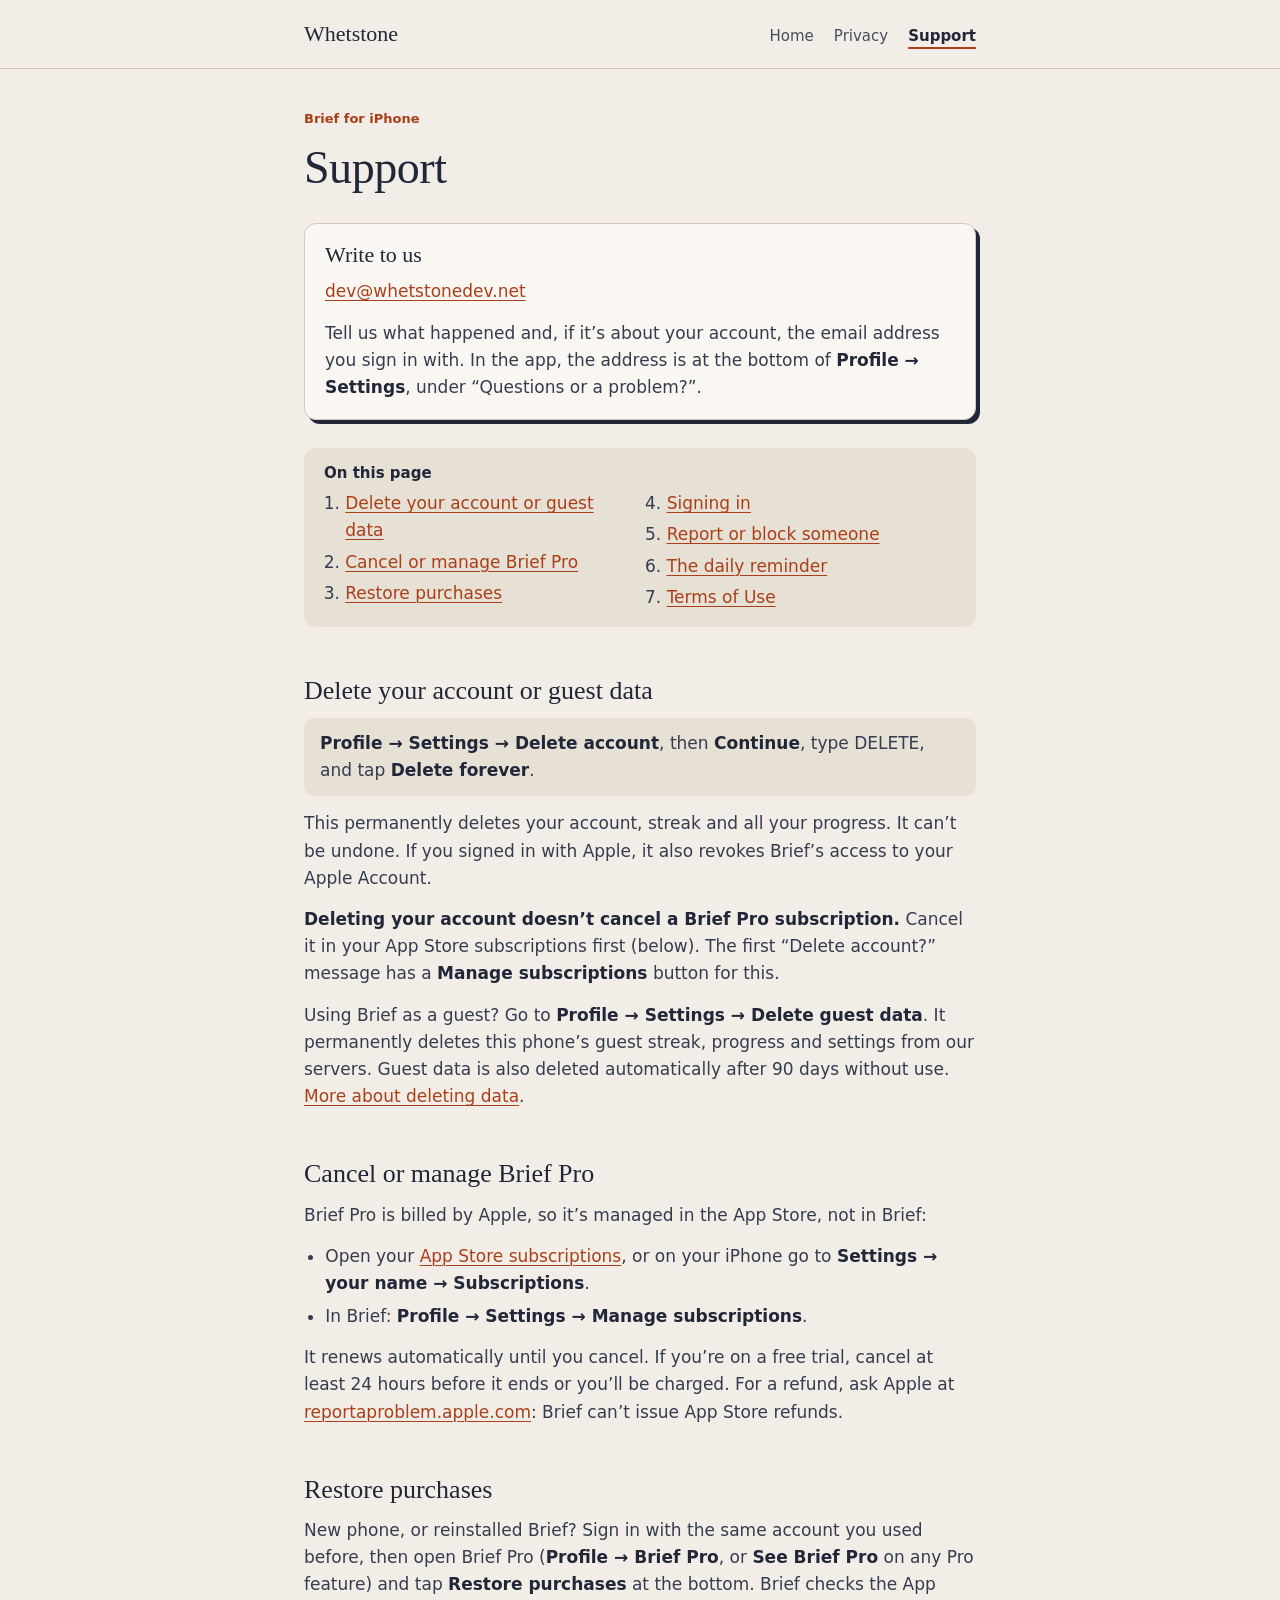
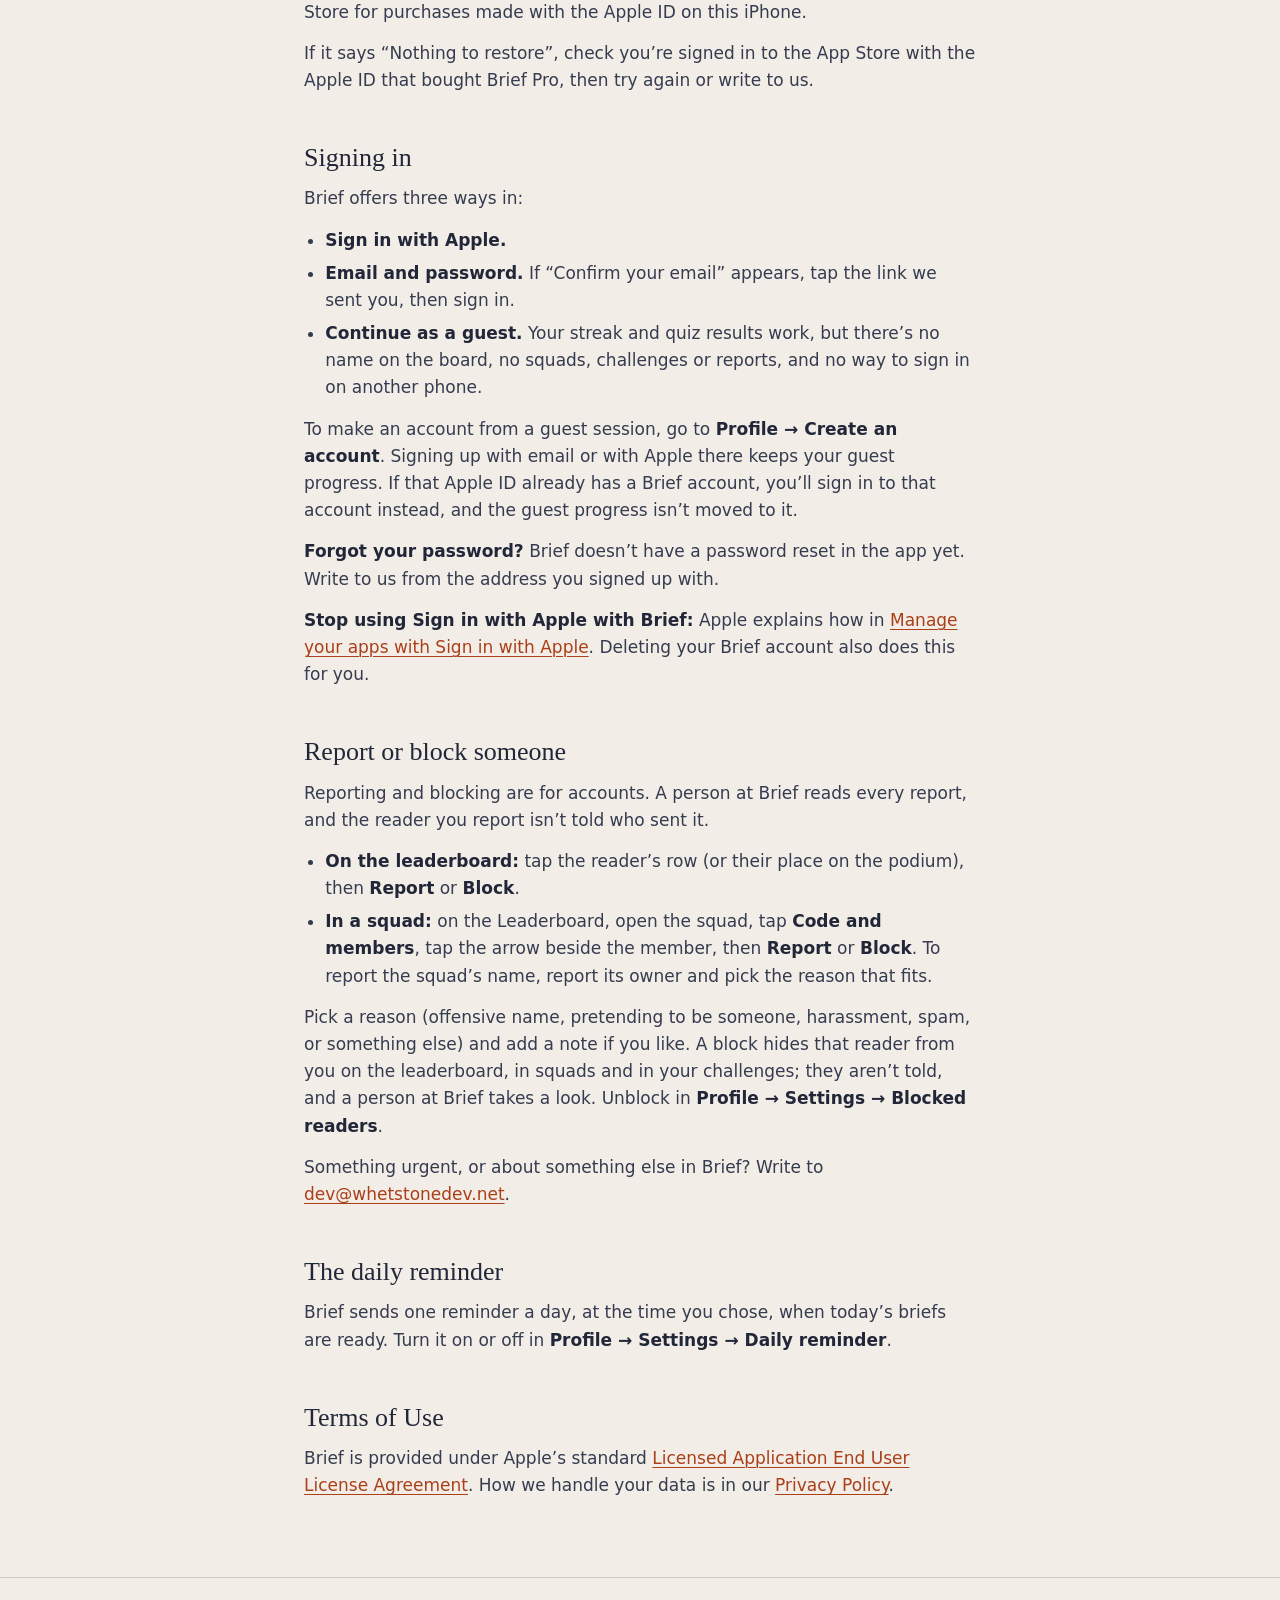
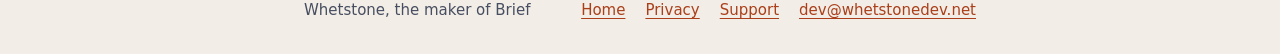
==== support/index.html @ e3eb45a3 "whetstonedev.net: home, privacy policy and support for Brief Plain HTML and one stylesheet, no scrip" ====
<!doctype html>
<html lang="en">
<head>
  <meta charset="utf-8">
  <meta name="viewport" content="width=device-width, initial-scale=1">
  <meta http-equiv="Content-Security-Policy" content="default-src 'none'; style-src 'self'; img-src data:; base-uri 'none'; form-action 'none'">
  <meta name="referrer" content="no-referrer">
  <title>Brief Support · Whetstone</title>
  <meta name="description" content="Help with Brief: contact, deleting your account, Brief Pro, restoring purchases, signing in, and reporting a reader or a squad.">
  <meta name="color-scheme" content="light dark">
  <meta name="theme-color" content="#F2EDE6" media="(prefers-color-scheme: light)">
  <meta name="theme-color" content="#212739" media="(prefers-color-scheme: dark)">
  <link rel="icon" href="data:image/svg+xml,%3Csvg xmlns='http://www.w3.org/2000/svg' viewBox='0 0 32 32'%3E%3Crect width='32' height='32' rx='7' fill='%23212739'/%3E%3Crect x='6' y='13' width='20' height='7' rx='2' fill='%23FF8B66' transform='rotate(-20 16 16)'/%3E%3C/svg%3E">
  <link rel="stylesheet" href="../style.css">
</head>
<body>
  <a class="skip" href="#main">Skip to content</a>

  <header class="site-header">
    <div class="wrap">
      <a class="wordmark" href="../">Whetstone</a>
      <nav class="site-nav" aria-label="Site">
        <ul>
          <li><a href="../">Home</a></li>
          <li><a href="../privacy/">Privacy</a></li>
          <li><a href="./" aria-current="page">Support</a></li>
        </ul>
      </nav>
    </div>
  </header>

  <main id="main" class="wrap">
    <p class="eyebrow">Brief for iPhone</p>
    <h1>Support</h1>

    <section class="card summary" aria-labelledby="contact">
      <h2 id="contact">Write to us</h2>
      <p><a href="mailto:dev@whetstonedev.net">dev@whetstonedev.net</a></p>
      <p>Tell us what happened and, if it’s about your account, the email address you sign in with. In the app, the address is at the bottom of <span class="path">Profile → Settings</span>, under “Questions or a problem?”.</p>
    </section>

    <nav class="toc" aria-labelledby="toc-title">
      <h2 id="toc-title">On this page</h2>
      <ol>
        <li><a href="#delete">Delete your account or guest data</a></li>
        <li><a href="#pro">Cancel or manage Brief Pro</a></li>
        <li><a href="#restore">Restore purchases</a></li>
        <li><a href="#signin">Signing in</a></li>
        <li><a href="#report">Report or block someone</a></li>
        <li><a href="#reminder">The daily reminder</a></li>
        <li><a href="#terms">Terms of Use</a></li>
      </ol>
    </nav>

    <h2 id="delete">Delete your account or guest data</h2>
    <p class="taps"><span class="path">Profile → Settings → Delete account</span>, then <strong>Continue</strong>, type DELETE, and tap <strong>Delete forever</strong>.</p>
    <p>This permanently deletes your account, streak and all your progress. It can’t be undone. If you signed in with Apple, it also revokes Brief’s access to your Apple Account.</p>
    <p><strong>Deleting your account doesn’t cancel a Brief Pro subscription.</strong> Cancel it in your App Store subscriptions first (below). The first “Delete account?” message has a <strong>Manage subscriptions</strong> button for this.</p>
    <p>Using Brief as a guest? Go to <span class="path">Profile → Settings → Delete guest data</span>. It permanently deletes this phone’s guest streak, progress and settings from our servers. Guest data is also deleted automatically after 90 days without use. <a href="../privacy/#retention">More about deleting data</a>.</p>

    <h2 id="pro">Cancel or manage Brief Pro</h2>
    <p>Brief Pro is billed by Apple, so it’s managed in the App Store, not in Brief:</p>
    <ul>
      <li>Open your <a href="https://apps.apple.com/account/subscriptions">App Store subscriptions</a>, or on your iPhone go to <span class="path">Settings → your name → Subscriptions</span>.</li>
      <li>In Brief: <span class="path">Profile → Settings → Manage subscriptions</span>.</li>
    </ul>
    <p>It renews automatically until you cancel. If you’re on a free trial, cancel at least 24 hours before it ends or you’ll be charged. For a refund, ask Apple at <a href="https://reportaproblem.apple.com/">reportaproblem.apple.com</a>: Brief can’t issue App Store refunds.</p>

    <h2 id="restore">Restore purchases</h2>
    <p>New phone, or reinstalled Brief? Sign in with the same account you used before, then open Brief Pro (<span class="path">Profile → Brief Pro</span>, or <strong>See Brief Pro</strong> on any Pro feature) and tap <strong>Restore purchases</strong> at the bottom. Brief checks the App Store for purchases made with the Apple ID on this iPhone.</p>
    <p>If it says “Nothing to restore”, check you’re signed in to the App Store with the Apple ID that bought Brief Pro, then try again or write to us.</p>

    <h2 id="signin">Signing in</h2>
    <p>Brief offers three ways in:</p>
    <ul>
      <li><strong>Sign in with Apple.</strong></li>
      <li><strong>Email and password.</strong> If “Confirm your email” appears, tap the link we sent you, then sign in.</li>
      <li><strong>Continue as a guest.</strong> Your streak and quiz results work, but there’s no name on the board, no squads, challenges or reports, and no way to sign in on another phone.</li>
    </ul>
    <p>To make an account from a guest session, go to <span class="path">Profile → Create an account</span>. Signing up with email or with Apple there keeps your guest progress. If that Apple ID already has a Brief account, you’ll sign in to that account instead, and the guest progress isn’t moved to it.</p>
    <p><strong>Forgot your password?</strong> Brief doesn’t have a password reset in the app yet. Write to us from the address you signed up with.</p>
    <p><strong>Stop using Sign in with Apple with Brief:</strong> Apple explains how in <a href="https://support.apple.com/102571">Manage your apps with Sign in with Apple</a>. Deleting your Brief account also does this for you.</p>

    <h2 id="report">Report or block someone</h2>
    <p>Reporting and blocking are for accounts. A person at Brief reads every report, and the reader you report isn’t told who sent it.</p>
    <ul>
      <li><strong>On the leaderboard:</strong> tap the reader’s row (or their place on the podium), then <strong>Report</strong> or <strong>Block</strong>.</li>
      <li><strong>In a squad:</strong> on the Leaderboard, open the squad, tap <strong>Code and members</strong>, tap the arrow beside the member, then <strong>Report</strong> or <strong>Block</strong>. To report the squad’s name, report its owner and pick the reason that fits.</li>
    </ul>
    <p>Pick a reason (offensive name, pretending to be someone, harassment, spam, or something else) and add a note if you like. A block hides that reader from you on the leaderboard, in squads and in your challenges; they aren’t told, and a person at Brief takes a look. Unblock in <span class="path">Profile → Settings → Blocked readers</span>.</p>
    <p>Something urgent, or about something else in Brief? Write to <a href="mailto:dev@whetstonedev.net">dev@whetstonedev.net</a>.</p>

    <h2 id="reminder">The daily reminder</h2>
    <p>Brief sends one reminder a day, at the time you chose, when today’s briefs are ready. Turn it on or off in <span class="path">Profile → Settings → Daily reminder</span>.</p>

    <h2 id="terms">Terms of Use</h2>
    <p>Brief is provided under Apple’s standard <a href="https://www.apple.com/legal/internet-services/itunes/dev/stdeula/">Licensed Application End User License Agreement</a>. How we handle your data is in our <a href="../privacy/">Privacy Policy</a>.</p>
  </main>

  <footer class="site-footer">
    <div class="wrap">
      <p>Whetstone, the maker of Brief</p>
      <ul>
        <li><a href="../">Home</a></li>
        <li><a href="../privacy/">Privacy</a></li>
        <li><a href="./">Support</a></li>
        <li><a href="mailto:dev@whetstonedev.net">dev@whetstonedev.net</a></li>
      </ul>
    </div>
  </footer>
</body>
</html>
---- style.css ----
/*
 * whetstonedev.net: one stylesheet for every page.
 *
 * Colours are Brief's Ink tokens (src/theme/tokens.ts): paper and navy in
 * light, navy and paper in dark, coral as the one accent. System fonts only,
 * and nothing here (or anywhere on the site) loads from another host.
 */

:root {
  color-scheme: light dark;

  /* Ink, light (inkLight) */
  --ground: #F2EDE6;
  --surface: #FAF7F2;
  --surface-sunk: #E7E0D5;
  --text: #212739;
  --text-body: #353C50;
  --text-secondary: #474E61;
  --accent: #AA3F1A;
  --on-accent: #F2EDE6;
  --accent-tint: #FCE5DC;
  --line: #D3CABD;
  --shadow: #212739;

  --sans: -apple-system, BlinkMacSystemFont, "Segoe UI", system-ui, Roboto, "Helvetica Neue", Arial, sans-serif;
  --serif: ui-serif, "New York", "Iowan Old Style", Georgia, Cambria, "Times New Roman", serif;
  --measure: 42rem;
  --gutter: 16px;
}

@media (prefers-color-scheme: dark) {
  :root {
    /* Ink, dark (inkDark) */
    --ground: #212739;
    --surface: #2D3448;
    --surface-sunk: #262D40;
    --text: #F2EDE6;
    --text-body: #E0DBD5;
    --text-secondary: #C8C5C2;
    --accent: #FF8B66;
    --on-accent: #212739;
    --accent-tint: #47343A;
    --line: #363E54;
    --shadow: #141826;
  }
}

*,
*::before,
*::after {
  box-sizing: border-box;
}

html {
  -webkit-text-size-adjust: 100%;
  text-size-adjust: 100%;
}

body {
  margin: 0;
  background: var(--ground);
  color: var(--text-body);
  font-family: var(--sans);
  font-size: 1.0625rem;
  line-height: 1.6;
  overflow-wrap: break-word;
}

/* ── Layout ─────────────────────────────────────────────────────────────── */

.wrap {
  width: 100%;
  max-width: calc(var(--measure) + 2 * var(--gutter));
  margin: 0 auto;
  padding: 0 var(--gutter);
}

@media (min-width: 720px) {
  :root { --gutter: 32px; }
}

.site-header {
  border-bottom: 1px solid var(--line);
}

.site-header .wrap {
  display: flex;
  flex-wrap: wrap;
  align-items: baseline;
  justify-content: space-between;
  gap: 4px 24px;
  padding-top: 18px;
  padding-bottom: 14px;
}

.wordmark {
  font-family: var(--serif);
  font-size: 1.375rem;
  line-height: 1.2;
  color: var(--text);
  text-decoration: none;
}

.wordmark:hover {
  text-decoration: underline;
  text-decoration-thickness: 1px;
  text-underline-offset: 4px;
}

.site-nav ul {
  display: flex;
  flex-wrap: wrap;
  gap: 4px 20px;
  margin: 0;
  padding: 0;
  list-style: none;
}

.site-nav a {
  display: inline-block;
  padding: 6px 0;
  color: var(--text-secondary);
  font-size: 0.9375rem;
  text-decoration: none;
}

.site-nav a:hover {
  color: var(--text);
  text-decoration: underline;
  text-underline-offset: 4px;
}

.site-nav a[aria-current="page"] {
  color: var(--text);
  font-weight: 600;
  text-decoration: underline;
  text-decoration-color: var(--accent);
  text-decoration-thickness: 2px;
  text-underline-offset: 6px;
}

main.wrap {
  padding-top: 40px;
  padding-bottom: 64px;
}

.site-footer {
  border-top: 1px solid var(--line);
  color: var(--text-secondary);
  font-size: 0.9375rem;
}

.site-footer .wrap {
  display: flex;
  flex-wrap: wrap;
  gap: 8px 24px;
  justify-content: space-between;
  padding-top: 20px;
  padding-bottom: 32px;
}

.site-footer p {
  margin: 0;
}

.site-footer ul {
  display: flex;
  flex-wrap: wrap;
  gap: 4px 20px;
  margin: 0;
  padding: 0;
  list-style: none;
}

/* ── Type ───────────────────────────────────────────────────────────────── */

h1,
h2,
h3 {
  color: var(--text);
  line-height: 1.2;
}

h1,
h2 {
  font-family: var(--serif);
  font-weight: 400;
}

h1 {
  margin: 0 0 12px;
  font-size: clamp(2.125rem, 6vw, 2.875rem);
  letter-spacing: -0.01em;
}

h2 {
  margin: 48px 0 12px;
  font-size: 1.625rem;
  scroll-margin-top: 16px;
}

h3 {
  margin: 28px 0 6px;
  font-family: var(--sans);
  font-size: 1.0625rem;
  font-weight: 650;
  scroll-margin-top: 16px;
}

p,
ul,
ol,
dl {
  margin: 0 0 14px;
}

ul,
ol {
  padding-left: 1.25em;
}

li + li {
  margin-top: 6px;
}

/* Lists laid out in a row: no stacking gap. */
.site-nav li + li,
.site-footer li + li {
  margin-top: 0;
}

strong {
  color: var(--text);
  font-weight: 650;
}

a {
  color: var(--accent);
  text-decoration: underline;
  text-decoration-thickness: 1px;
  text-underline-offset: 3px;
}

a:hover {
  text-decoration-thickness: 2px;
}

.lede {
  color: var(--text-body);
  font-size: 1.1875rem;
  line-height: 1.55;
}

.meta {
  color: var(--text-secondary);
  font-size: 0.9375rem;
}

.eyebrow {
  margin: 0 0 10px;
  color: var(--accent);
  font-size: 0.8125rem;
  font-weight: 650;
}

.path {
  color: var(--text);
  font-weight: 600;
}

code {
  font-family: ui-monospace, "SF Mono", Menlo, Consolas, monospace;
  font-size: 0.9em;
}

/* ── Focus: always visible ──────────────────────────────────────────────── */

:focus-visible {
  outline: 3px solid var(--accent);
  outline-offset: 3px;
  border-radius: 3px;
}

.skip {
  position: absolute;
  left: var(--gutter);
  top: -100px;
  z-index: 10;
  padding: 10px 14px;
  background: var(--text);
  color: var(--ground);
  font-weight: 600;
  text-decoration: none;
  border-radius: 6px;
}

.skip:focus {
  top: 12px;
}

/* ── Blocks ─────────────────────────────────────────────────────────────── */

.card {
  margin: 0 0 16px;
  padding: 18px 20px;
  background: var(--surface);
  border: 1px solid var(--line);
  border-radius: 12px;
}

.card > :last-child {
  margin-bottom: 0;
}

.card h2,
.card h3 {
  margin-top: 0;
}

.summary {
  margin: 28px 0 8px;
  box-shadow: 4px 4px 0 var(--shadow);
}

.summary h2 {
  margin: 0 0 10px;
  font-size: 1.375rem;
}

.toc {
  margin: 28px 0 0;
  padding: 16px 20px;
  background: var(--surface-sunk);
  border-radius: 12px;
}

.toc h2 {
  margin: 0 0 8px;
  font-family: var(--sans);
  font-size: 0.9375rem;
  font-weight: 650;
}

.toc ol {
  margin: 0;
  columns: 2 15rem;
  column-gap: 32px;
}

.toc li {
  break-inside: avoid;
}

.toc li + li {
  margin-top: 4px;
}

.steps {
  margin: 28px 0;
  padding: 0;
  list-style: none;
  counter-reset: step;
}

.steps li {
  display: grid;
  grid-template-columns: 2.5rem 1fr;
  gap: 12px;
  align-items: baseline;
  padding: 14px 0;
  border-top: 1px solid var(--line);
  counter-increment: step;
}

.steps li:last-child {
  border-bottom: 1px solid var(--line);
}

.steps li::before {
  content: counter(step, decimal-leading-zero);
  color: var(--accent);
  font-family: var(--serif);
  font-size: 1.5rem;
  line-height: 1;
}

.steps li + li {
  margin-top: 0;
}

.links {
  display: flex;
  flex-wrap: wrap;
  gap: 12px;
  margin: 28px 0;
  padding: 0;
  list-style: none;
}

.links li + li {
  margin-top: 0;
}

.button {
  display: inline-block;
  padding: 11px 18px;
  border: 1px solid var(--text);
  border-radius: 999px;
  color: var(--text);
  font-weight: 600;
  text-decoration: none;
}

.button:hover {
  background: var(--surface);
}

.button.primary {
  background: var(--accent);
  border-color: var(--accent);
  color: var(--on-accent);
}

.button.primary:hover {
  background: var(--accent);
  text-decoration: underline;
  text-underline-offset: 3px;
}

/* A third party: name, what they get, a link. */
.party {
  margin: 0 0 12px;
  padding: 16px 20px;
  background: var(--surface);
  border: 1px solid var(--line);
  border-radius: 12px;
}

.party h3 {
  margin: 0 0 4px;
}

.party dl {
  margin: 0;
}

.party dt {
  margin-top: 8px;
  color: var(--text-secondary);
  font-size: 0.8125rem;
  font-weight: 650;
}

.party dd {
  margin: 2px 0 0;
}

/* Steps in the app, set as a path. */
.taps {
  margin: 0 0 14px;
  padding: 12px 16px;
  background: var(--surface-sunk);
  border-radius: 10px;
}

/* ── Owner notes: visible on purpose, removed before publishing ─────────── */

.owner {
  display: inline;
  padding: 1px 6px;
  background: var(--accent-tint);
  color: var(--text);
  border: 1px dashed var(--accent);
  border-radius: 4px;
  font-size: 0.9375rem;
  font-weight: 600;
  -webkit-box-decoration-break: clone;
  box-decoration-break: clone;
}

p.owner,
div.owner {
  display: block;
  margin: 0 0 14px;
  padding: 10px 14px;
}

@media print {
  .site-nav,
  .skip {
    display: none;
  }
  body {
    background: #fff;
    color: #000;
  }
}
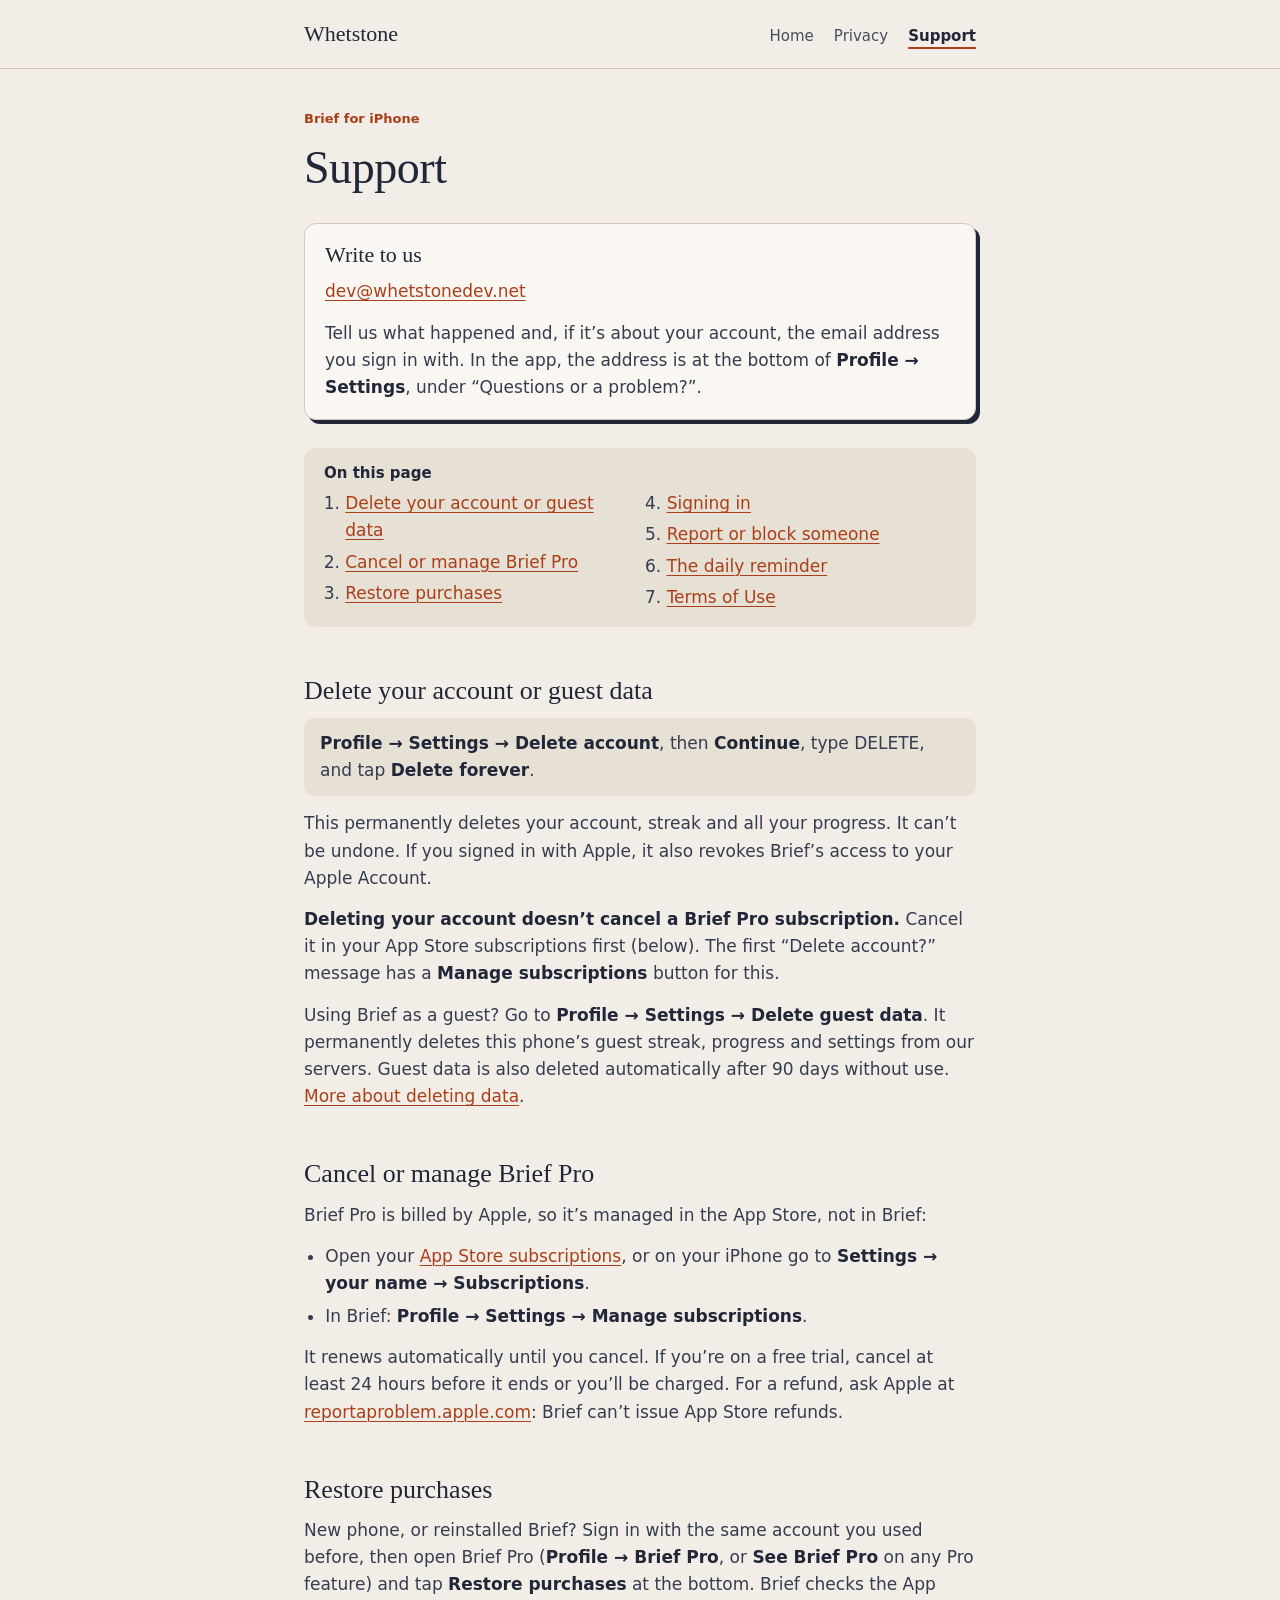
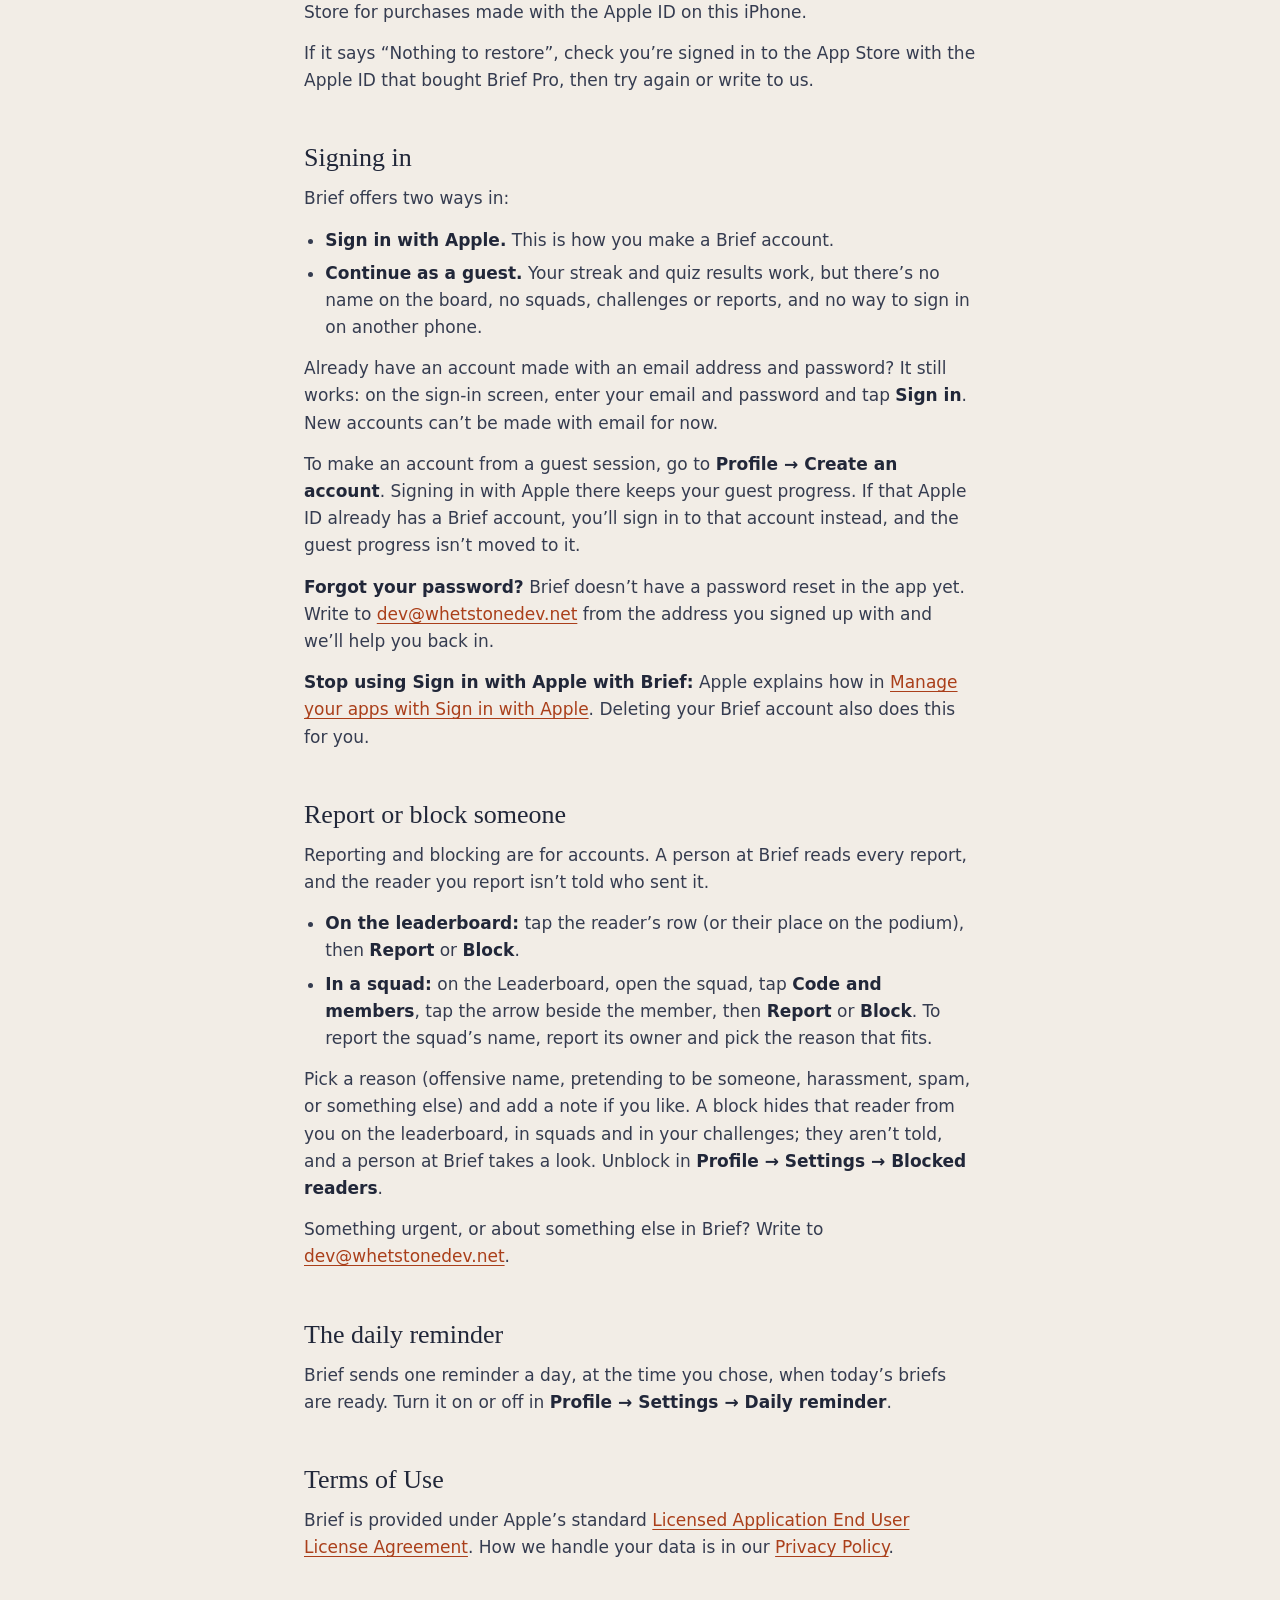
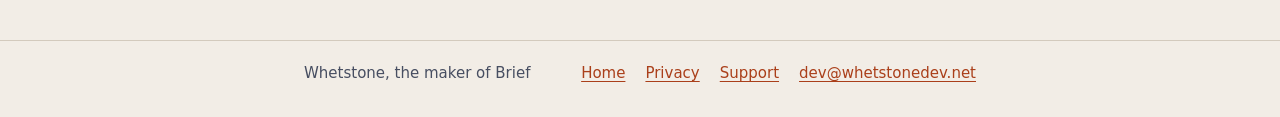
==== commit d78751a7: "Support and privacy: accounts are made with Sign in with Apple Email sign-up is off at launch (exist" ====
--- a/support/index.html
+++ b/support/index.html
@@ -71,14 +71,14 @@
     <p>If it says “Nothing to restore”, check you’re signed in to the App Store with the Apple ID that bought Brief Pro, then try again or write to us.</p>
 
     <h2 id="signin">Signing in</h2>
-    <p>Brief offers three ways in:</p>
+    <p>Brief offers two ways in:</p>
     <ul>
-      <li><strong>Sign in with Apple.</strong></li>
-      <li><strong>Email and password.</strong> If “Confirm your email” appears, tap the link we sent you, then sign in.</li>
+      <li><strong>Sign in with Apple.</strong> This is how you make a Brief account.</li>
       <li><strong>Continue as a guest.</strong> Your streak and quiz results work, but there’s no name on the board, no squads, challenges or reports, and no way to sign in on another phone.</li>
     </ul>
-    <p>To make an account from a guest session, go to <span class="path">Profile → Create an account</span>. Signing up with email or with Apple there keeps your guest progress. If that Apple ID already has a Brief account, you’ll sign in to that account instead, and the guest progress isn’t moved to it.</p>
-    <p><strong>Forgot your password?</strong> Brief doesn’t have a password reset in the app yet. Write to us from the address you signed up with.</p>
+    <p>Already have an account made with an email address and password? It still works: on the sign-in screen, enter your email and password and tap <strong>Sign in</strong>. New accounts can’t be made with email for now.</p>
+    <p>To make an account from a guest session, go to <span class="path">Profile → Create an account</span>. Signing in with Apple there keeps your guest progress. If that Apple ID already has a Brief account, you’ll sign in to that account instead, and the guest progress isn’t moved to it.</p>
+    <p><strong>Forgot your password?</strong> Brief doesn’t have a password reset in the app yet. Write to <a href="mailto:dev@whetstonedev.net">dev@whetstonedev.net</a> from the address you signed up with and we’ll help you back in.</p>
     <p><strong>Stop using Sign in with Apple with Brief:</strong> Apple explains how in <a href="https://support.apple.com/102571">Manage your apps with Sign in with Apple</a>. Deleting your Brief account also does this for you.</p>
 
     <h2 id="report">Report or block someone</h2>
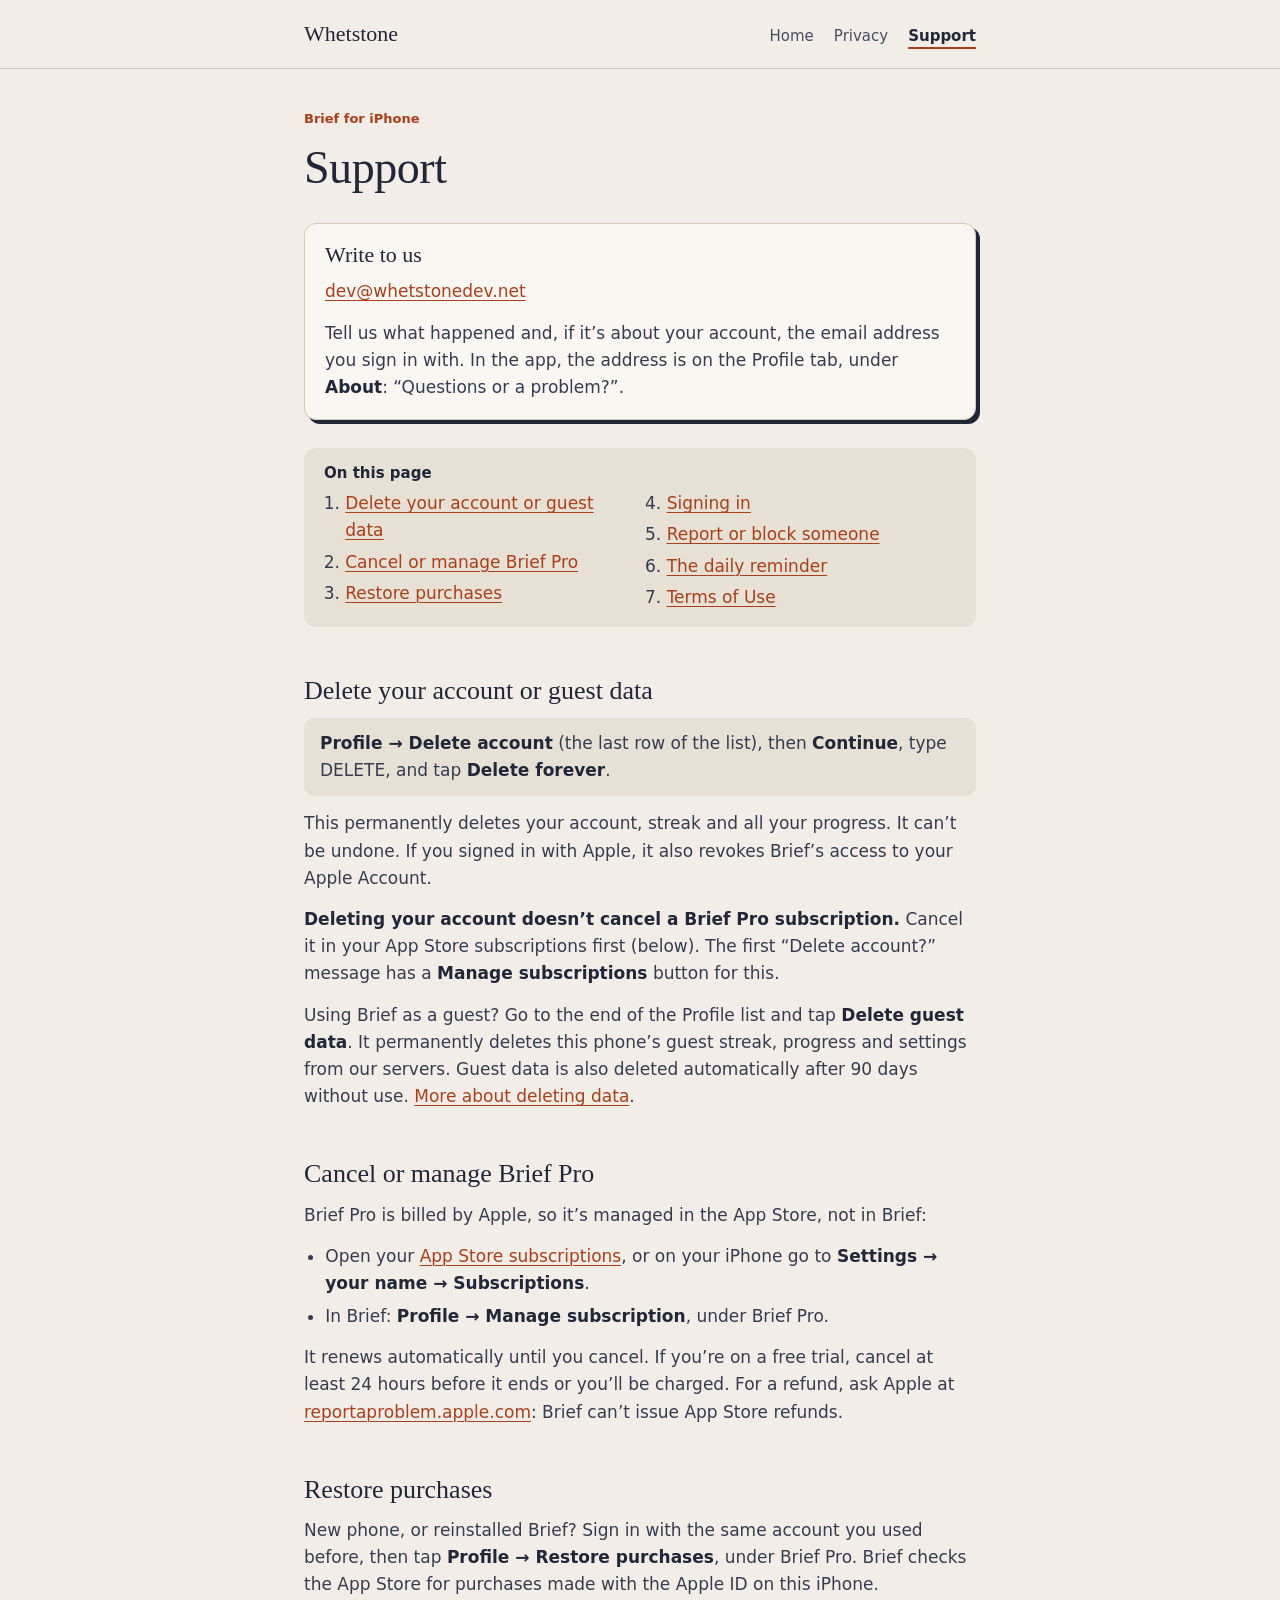
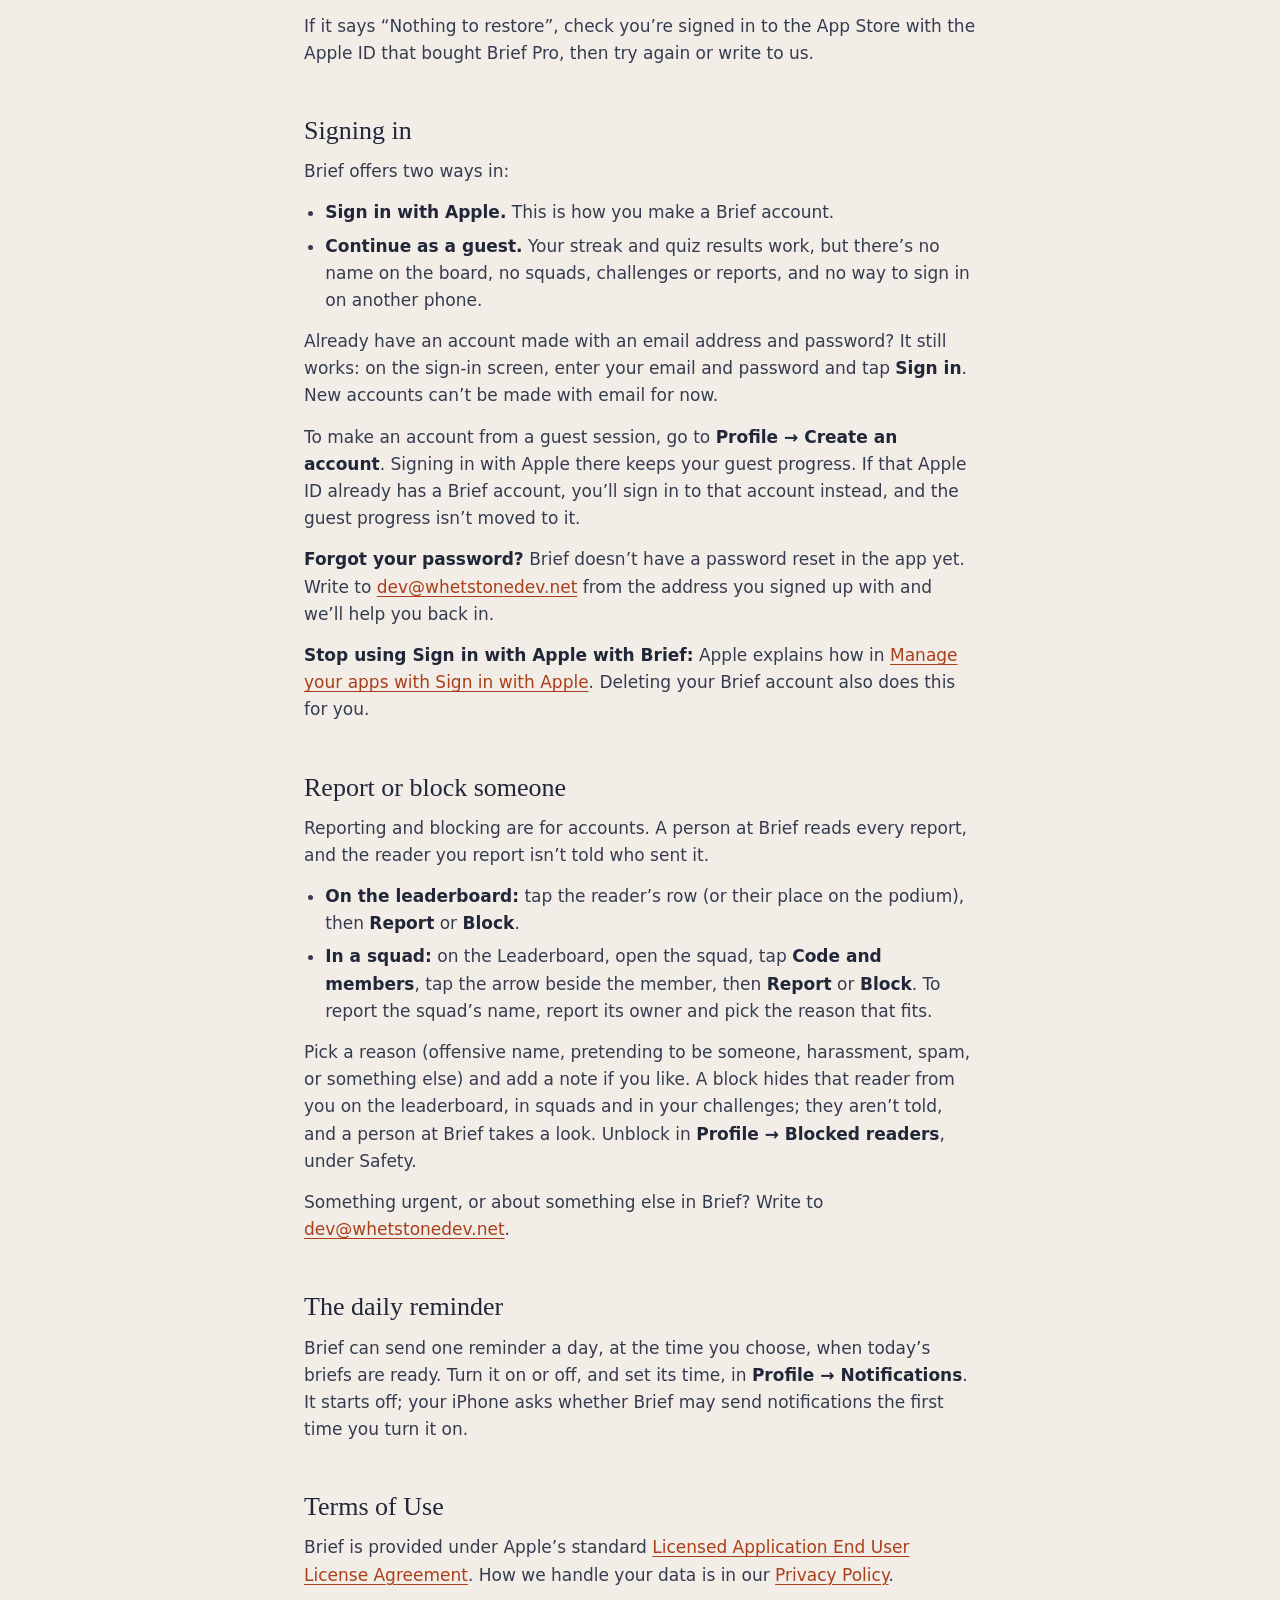
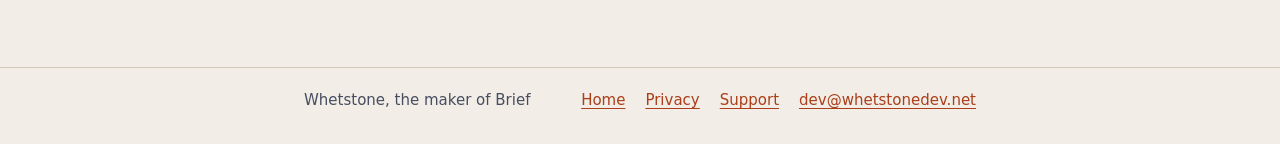
==== commit 40674a76: "Support and privacy: the app's paths follow the new Profile list Settings is now part of the Profile" ====
--- a/support/index.html
+++ b/support/index.html
@@ -36,7 +36,7 @@
     <section class="card summary" aria-labelledby="contact">
       <h2 id="contact">Write to us</h2>
       <p><a href="mailto:dev@whetstonedev.net">dev@whetstonedev.net</a></p>
-      <p>Tell us what happened and, if it’s about your account, the email address you sign in with. In the app, the address is at the bottom of <span class="path">Profile → Settings</span>, under “Questions or a problem?”.</p>
+      <p>Tell us what happened and, if it’s about your account, the email address you sign in with. In the app, the address is on the Profile tab, under <span class="path">About</span>: “Questions or a problem?”.</p>
     </section>
 
     <nav class="toc" aria-labelledby="toc-title">
@@ -53,21 +53,21 @@
     </nav>
 
     <h2 id="delete">Delete your account or guest data</h2>
-    <p class="taps"><span class="path">Profile → Settings → Delete account</span>, then <strong>Continue</strong>, type DELETE, and tap <strong>Delete forever</strong>.</p>
+    <p class="taps"><span class="path">Profile → Delete account</span> (the last row of the list), then <strong>Continue</strong>, type DELETE, and tap <strong>Delete forever</strong>.</p>
     <p>This permanently deletes your account, streak and all your progress. It can’t be undone. If you signed in with Apple, it also revokes Brief’s access to your Apple Account.</p>
     <p><strong>Deleting your account doesn’t cancel a Brief Pro subscription.</strong> Cancel it in your App Store subscriptions first (below). The first “Delete account?” message has a <strong>Manage subscriptions</strong> button for this.</p>
-    <p>Using Brief as a guest? Go to <span class="path">Profile → Settings → Delete guest data</span>. It permanently deletes this phone’s guest streak, progress and settings from our servers. Guest data is also deleted automatically after 90 days without use. <a href="../privacy/#retention">More about deleting data</a>.</p>
+    <p>Using Brief as a guest? Go to the end of the Profile list and tap <span class="path">Delete guest data</span>. It permanently deletes this phone’s guest streak, progress and settings from our servers. Guest data is also deleted automatically after 90 days without use. <a href="../privacy/#retention">More about deleting data</a>.</p>
 
     <h2 id="pro">Cancel or manage Brief Pro</h2>
     <p>Brief Pro is billed by Apple, so it’s managed in the App Store, not in Brief:</p>
     <ul>
       <li>Open your <a href="https://apps.apple.com/account/subscriptions">App Store subscriptions</a>, or on your iPhone go to <span class="path">Settings → your name → Subscriptions</span>.</li>
-      <li>In Brief: <span class="path">Profile → Settings → Manage subscriptions</span>.</li>
+      <li>In Brief: <span class="path">Profile → Manage subscription</span>, under Brief Pro.</li>
     </ul>
     <p>It renews automatically until you cancel. If you’re on a free trial, cancel at least 24 hours before it ends or you’ll be charged. For a refund, ask Apple at <a href="https://reportaproblem.apple.com/">reportaproblem.apple.com</a>: Brief can’t issue App Store refunds.</p>
 
     <h2 id="restore">Restore purchases</h2>
-    <p>New phone, or reinstalled Brief? Sign in with the same account you used before, then open Brief Pro (<span class="path">Profile → Brief Pro</span>, or <strong>See Brief Pro</strong> on any Pro feature) and tap <strong>Restore purchases</strong> at the bottom. Brief checks the App Store for purchases made with the Apple ID on this iPhone.</p>
+    <p>New phone, or reinstalled Brief? Sign in with the same account you used before, then tap <span class="path">Profile → Restore purchases</span>, under Brief Pro. Brief checks the App Store for purchases made with the Apple ID on this iPhone.</p>
     <p>If it says “Nothing to restore”, check you’re signed in to the App Store with the Apple ID that bought Brief Pro, then try again or write to us.</p>
 
     <h2 id="signin">Signing in</h2>
@@ -87,11 +87,11 @@
       <li><strong>On the leaderboard:</strong> tap the reader’s row (or their place on the podium), then <strong>Report</strong> or <strong>Block</strong>.</li>
       <li><strong>In a squad:</strong> on the Leaderboard, open the squad, tap <strong>Code and members</strong>, tap the arrow beside the member, then <strong>Report</strong> or <strong>Block</strong>. To report the squad’s name, report its owner and pick the reason that fits.</li>
     </ul>
-    <p>Pick a reason (offensive name, pretending to be someone, harassment, spam, or something else) and add a note if you like. A block hides that reader from you on the leaderboard, in squads and in your challenges; they aren’t told, and a person at Brief takes a look. Unblock in <span class="path">Profile → Settings → Blocked readers</span>.</p>
+    <p>Pick a reason (offensive name, pretending to be someone, harassment, spam, or something else) and add a note if you like. A block hides that reader from you on the leaderboard, in squads and in your challenges; they aren’t told, and a person at Brief takes a look. Unblock in <span class="path">Profile → Blocked readers</span>, under Safety.</p>
     <p>Something urgent, or about something else in Brief? Write to <a href="mailto:dev@whetstonedev.net">dev@whetstonedev.net</a>.</p>
 
     <h2 id="reminder">The daily reminder</h2>
-    <p>Brief sends one reminder a day, at the time you chose, when today’s briefs are ready. Turn it on or off in <span class="path">Profile → Settings → Daily reminder</span>.</p>
+    <p>Brief can send one reminder a day, at the time you choose, when today’s briefs are ready. Turn it on or off, and set its time, in <span class="path">Profile → Notifications</span>. It starts off; your iPhone asks whether Brief may send notifications the first time you turn it on.</p>
 
     <h2 id="terms">Terms of Use</h2>
     <p>Brief is provided under Apple’s standard <a href="https://www.apple.com/legal/internet-services/itunes/dev/stdeula/">Licensed Application End User License Agreement</a>. How we handle your data is in our <a href="../privacy/">Privacy Policy</a>.</p>
